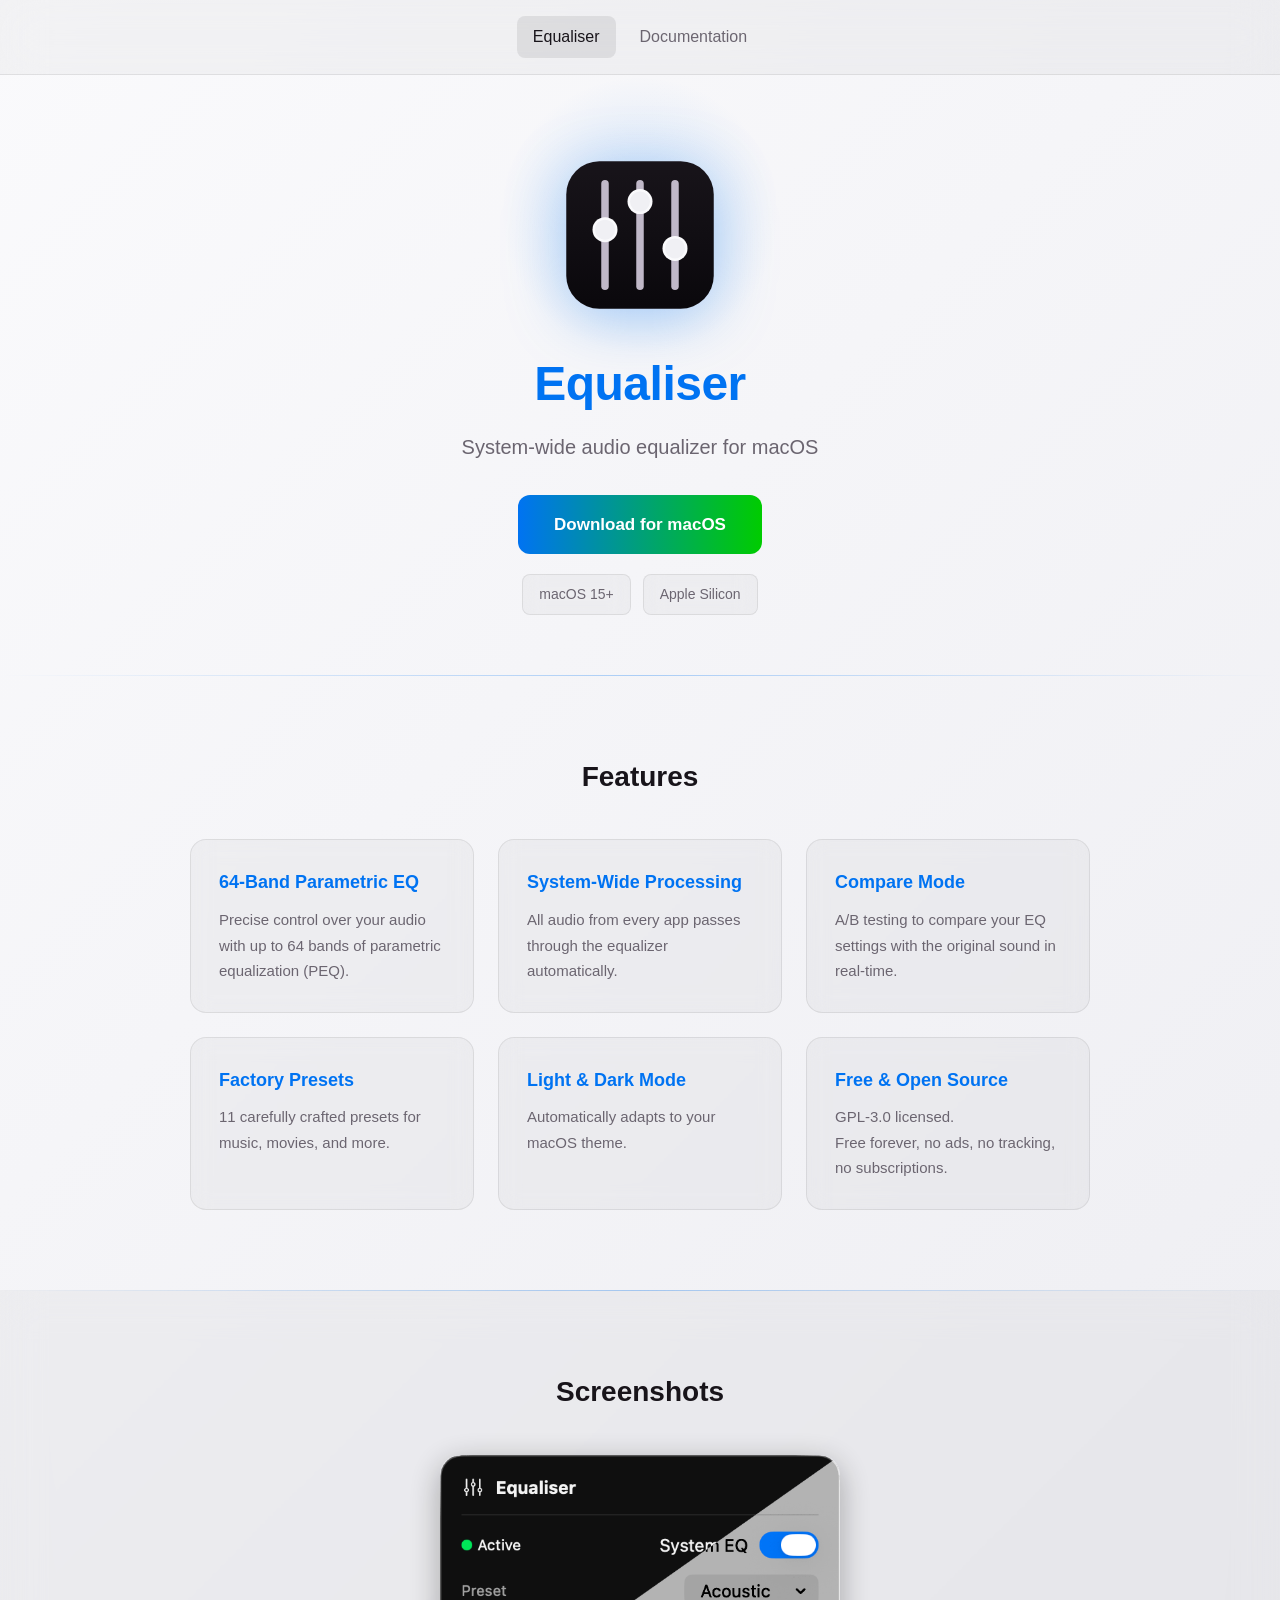
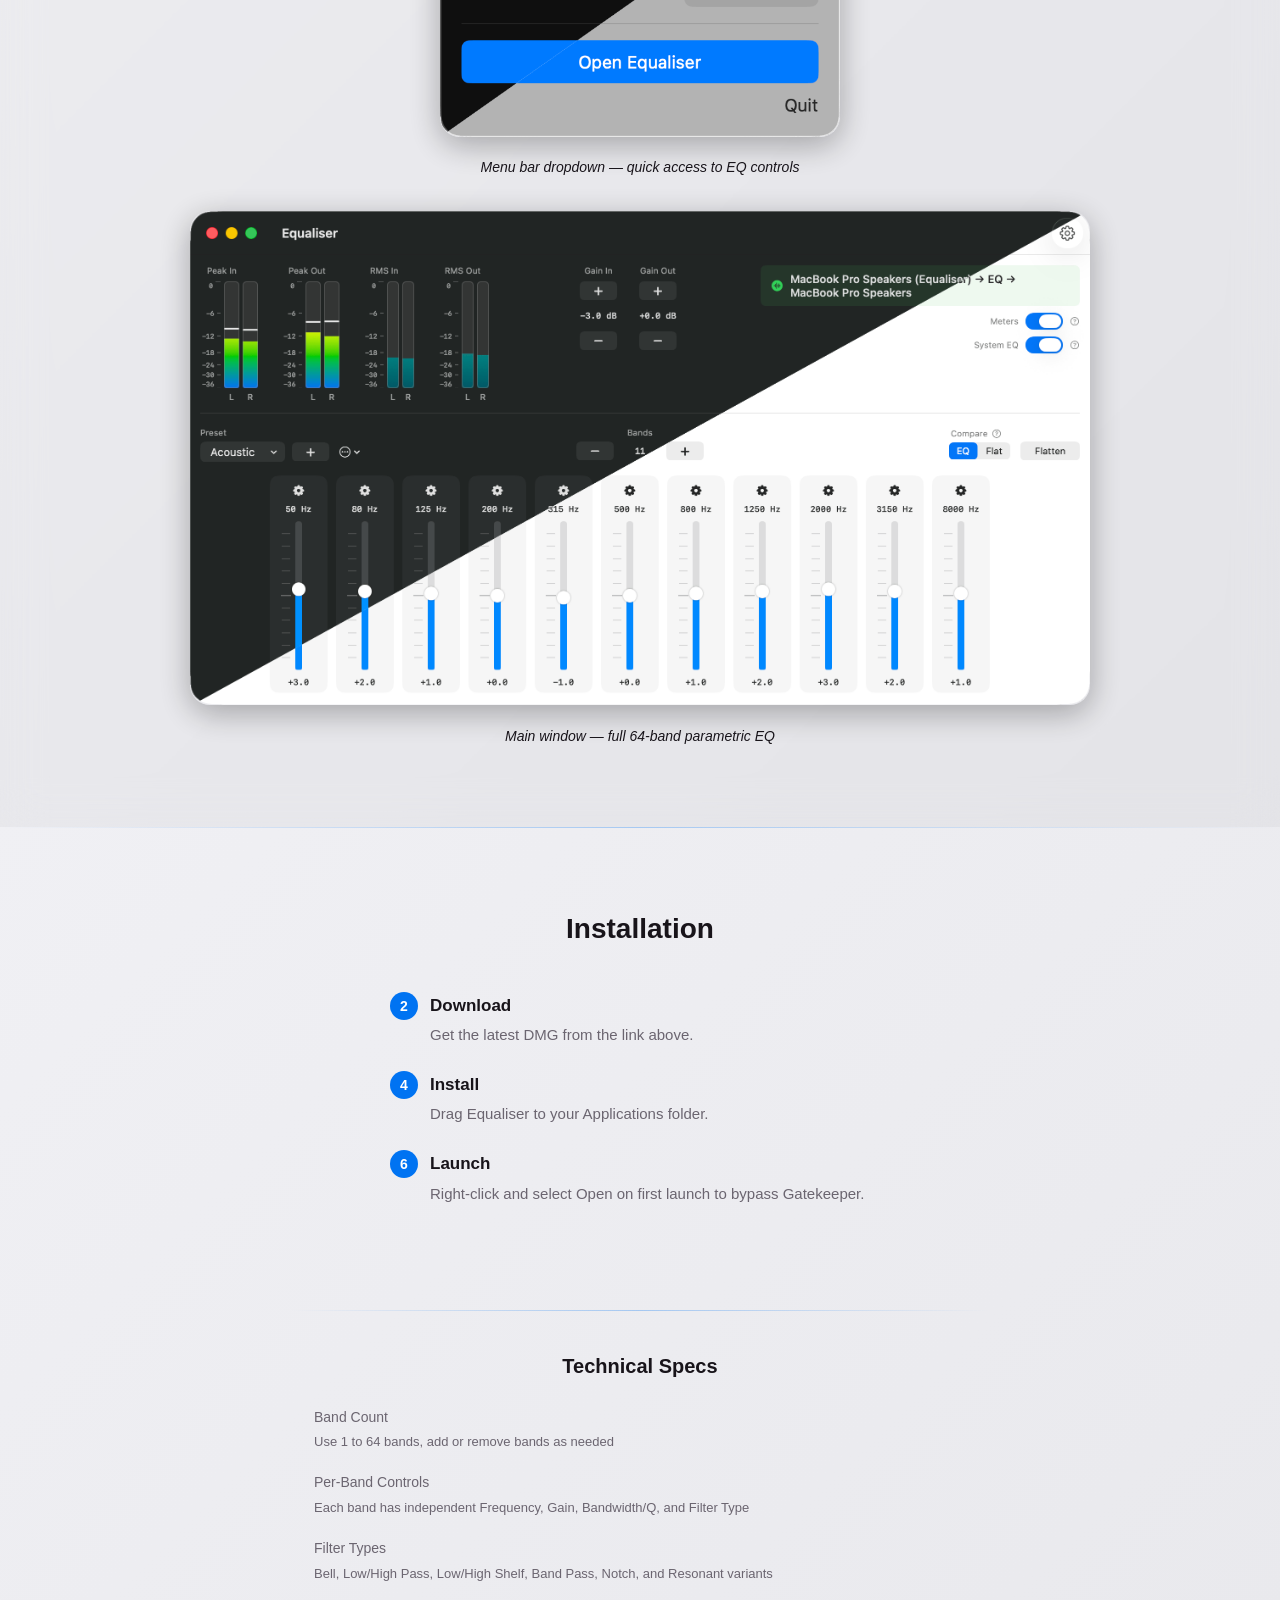
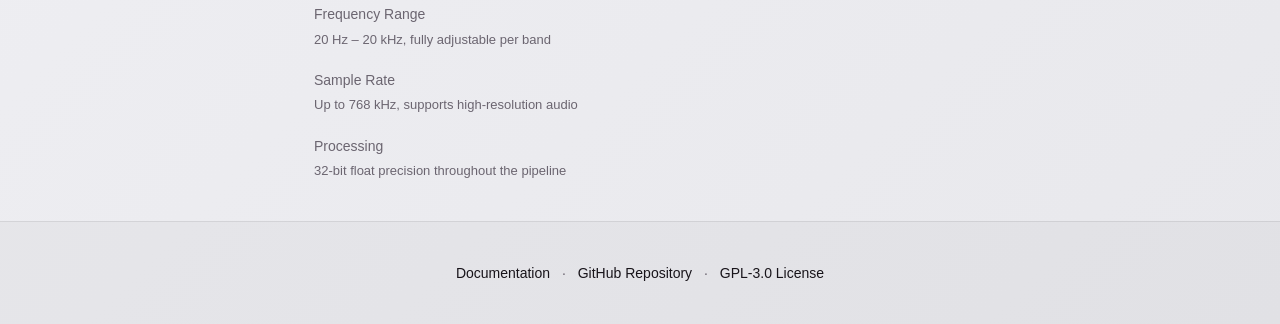
==== index.html @ a2efbc0b "added captions to screenshots" ====
<!DOCTYPE html>
<html lang="en">
<head>
    <meta charset="UTF-8">
    <meta name="viewport" content="width=device-width, initial-scale=1.0">
    <title>Equaliser - System-wide Audio Equalizer for macOS</title>
    <meta name="description" content="Free system-wide audio equalizer for macOS. 64-band parametric EQ works with all apps — Spotify, YouTube, browsers. Low latency, Apple Silicon native, open source.">
    <meta property="og:title" content="Equaliser — System-Wide Audio Equalizer for macOS">
    <meta property="og:description" content="Free 64-band system-wide audio equalizer that works with all your apps. Low latency, native Apple Silicon, open source.">
    <meta property="og:type" content="website">
    <meta property="og:url" content="https://equaliser.knage.net/">
    <meta property="og:image" content="https://equaliser.knage.net/assets/main-window.png?cde03e3">
    <link rel="canonical" href="https://equaliser.knage.net/">
    <script type="application/ld+json">
    {
      "@context": "https://schema.org",
      "@type": "SoftwareApplication",
      "name": "Equaliser",
      "description": "Free system-wide audio equalizer for macOS with 64-band parametric EQ. Works with all apps, low latency, Apple Silicon native.",
      "url": "https://equaliser.knage.net/",
      "applicationCategory": "MusicApplication",
      "operatingSystem": "macOS 15+",
      "fileFormat": "DMG",
      "downloadUrl": "https://github.com/cvknage/equaliser/releases/latest",
      "screenshot": "https://equaliser.knage.net/assets/main-window.png",
      "offers": {
        "@type": "Offer",
        "price": "0",
        "priceCurrency": "USD"
      },
      "license": "https://github.com/cvknage/equaliser/blob/main/LICENSE"
    }
    </script>
    <link rel="stylesheet" href="style.css?cde03e3">
    <link rel="icon" href="assets/AppIcon.svg?cde03e3" type="image/svg+xml">
</head>
<body>
    <nav class="site-nav">
        <div class="nav-links">
            <a href="index.html" class="active">Equaliser</a>
            <a href="docs.html">Documentation</a>
        </div>
    </nav>

    <header class="hero">
        <img src="assets/AppIcon.svg?cde03e3" alt="Equaliser app icon - macOS audio equalizer" class="app-icon">
        <h1>Equaliser</h1>
        <p class="tagline">System-wide audio equalizer for macOS</p>
        <a id="download-btn" href="#" class="download-btn">Download for macOS</a>
        <div id="version" class="version-below"></div>
        <div class="badges">
            <span class="badge">macOS 15+</span>
            <span class="badge">Apple Silicon</span>
        </div>
    </header>

    <section class="features">
        <h2>Features</h2>
        <div class="feature-grid">
            <div class="feature">
                <h3>64-Band Parametric EQ</h3>
                <p>Precise control over your audio with up to 64 bands of parametric equalization (PEQ).</p>
            </div>
            <div class="feature">
                <h3>System-Wide Processing</h3>
                <p>All audio from every app passes through the equalizer automatically.</p>
            </div>
            <div class="feature">
                <h3>Compare Mode</h3>
                <p>A/B testing to compare your EQ settings with the original sound in real-time.</p>
            </div>
            <div class="feature">
                <h3>Factory Presets</h3>
                <p>11 carefully crafted presets for music, movies, and more.</p>
            </div>
            <div class="feature">
                <h3>Light & Dark Mode</h3>
                <p>Automatically adapts to your macOS theme.</p>
            </div>
            <div class="feature">
                <h3>Free & Open Source</h3>
                <p>GPL-3.0 licensed.<br>Free forever, no ads, no tracking, no subscriptions.</p>
            </div>
        </div>
    </section>

    <section class="screenshots">
        <h2>Screenshots</h2>
        <div class="screenshot-grid">
            <figure>
                <img src="assets/menu-bar.png?cde03e3" alt="Equaliser menu bar controls on macOS" class="screenshot small">
                <figcaption>Menu bar dropdown — quick access to EQ controls</figcaption>
            </figure>
            <figure>
                <img src="assets/main-window.png?cde03e3" alt="Equaliser main window showing 64-band parametric equalizer interface" class="screenshot large">
                <figcaption>Main window — full 64-band parametric EQ</figcaption>
            </figure>
        </div>
    </section>

    <section class="installation">
        <h2>Installation</h2>
        <ol class="steps">
            <li>
                <strong>Download</strong>
                <p>Get the latest DMG from the link above.</p>
            </li>
            <li>
                <strong>Install</strong>
                <p>Drag Equaliser to your Applications folder.</p>
            </li>
            <li>
                <strong>Launch</strong>
                <p>Right-click and select Open on first launch to bypass Gatekeeper.</p>
            </li>
        </ol>
    </section>

    <section class="specs">
        <h2>Technical Specs</h2>
        <dl>
            <dt>Band Count</dt>
            <dd>Use 1 to 64 bands, add or remove bands as needed</dd>

            <dt>Per-Band Controls</dt>
            <dd>Each band has independent Frequency, Gain, Bandwidth/Q, and Filter Type</dd>

            <dt>Filter Types</dt>
            <dd>Bell, Low/High Pass, Low/High Shelf, Band Pass, Notch, and Resonant variants</dd>

            <dt>Frequency Range</dt>
            <dd>20 Hz – 20 kHz, fully adjustable per band</dd>

            <dt>Sample Rate</dt>
            <dd>Up to 768 kHz, supports high-resolution audio</dd>

            <dt>Processing</dt>
            <dd>32-bit float precision throughout the pipeline</dd>

        </dl>
    </section>

    <footer>
        <p>
            <a href="docs.html">Documentation</a>
            <span class="separator">·</span>
            <a href="https://github.com/cvknage/equaliser">GitHub Repository</a>
            <span class="separator">·</span>
            <a href="https://github.com/cvknage/equaliser/blob/main/LICENSE">GPL-3.0 License</a>
        </p>
    </footer>
    <script>
async function initDownload() {
    const btn = document.getElementById('download-btn');
    const versionSpan = document.getElementById('version');

    try {
        const response = await fetch('https://api.github.com/repos/cvknage/equaliser/releases/latest');
        const data = await response.json();

        // Populate version subtext
        if (versionSpan && data.tag_name) {
            versionSpan.textContent = data.tag_name;
        }

        // Set up download handler
        btn.addEventListener('click', async function(e) {
            e.preventDefault();
            const dmgAsset = data.assets.find(asset => asset.name.endsWith('.dmg'));
            if (dmgAsset) {
                window.location.href = dmgAsset.browser_download_url;
            } else {
                window.location.href = 'https://github.com/cvknage/equaliser/releases/latest';
            }
        });
    } catch (error) {
        // Fallback - remove version span, keep button working
        if (versionSpan) versionSpan.remove();
        btn.addEventListener('click', function(e) {
            e.preventDefault();
            window.location.href = 'https://github.com/cvknage/equaliser/releases/latest';
        });
    }
}
initDownload();
    </script>
</body>
</html>
---- style.css ----
/* Navigation */
.site-nav {
    display: flex;
    justify-content: center;
    align-items: center;
    padding: 16px 24px;
    position: sticky;
    top: 0;
    background: var(--glass-bg);
    backdrop-filter: blur(20px);
    -webkit-backdrop-filter: blur(20px);
    border-bottom: 1px solid var(--glass-border);
    z-index: 100;
}

.nav-links {
    display: flex;
    gap: 8px;
}

.nav-links a {
    color: var(--text-muted);
    text-decoration: none;
    padding: 8px 16px;
    border-radius: 8px;
    transition: all 0.2s ease;
}

.nav-links a:hover {
    color: var(--text);
    background: var(--glass-border);
}

.nav-links a.active {
    color: var(--text);
    background: var(--glass-border);
}

/* Documentation Hub */
.docs-hub {
    max-width: 900px;
    margin: 0 auto;
    padding: 60px 24px;
}

.docs-hub h1 {
    font-size: 32px;
    margin-bottom: 16px;
    color: var(--accent);
}

.docs-hub p {
    color: var(--text-muted);
    margin-bottom: 40px;
    font-size: 18px;
}

.docs-grid {
    display: grid;
    grid-template-columns: repeat(auto-fit, minmax(300px, 1fr));
    gap: 24px;
}

.doc-card {
    display: block;
    padding: 28px;
    background: var(--glass-bg);
    backdrop-filter: blur(10px);
    -webkit-backdrop-filter: blur(10px);
    border: 1px solid var(--glass-border);
    border-radius: 16px;
    text-decoration: none;
    transition: transform 0.3s ease, box-shadow 0.3s ease, border-color 0.3s ease;
}

.doc-card:hover {
    transform: translateY(-4px);
    box-shadow: 0 8px 32px rgba(0, 115, 242, 0.2);
    border-color: rgba(0, 115, 242, 0.3);
}

.doc-card h2 {
    font-size: 20px;
    margin-bottom: 8px;
    color: var(--text);
}

.doc-card p {
    color: var(--text-muted);
    font-size: 15px;
    line-height: 1.6;
    margin: 0;
}

.doc-card .card-arrow {
    display: inline-block;
    margin-top: 16px;
    color: var(--accent);
    font-size: 14px;
}

/* Documentation Content */
.docs-content {
    max-width: 800px;
    margin: 0 auto;
    padding: 40px 24px;
}

.docs-content h1 {
    font-size: 32px;
    margin-bottom: 8px;
    color: var(--accent);
}

.docs-content h2 {
    font-size: 24px;
    margin: 40px 0 16px;
    padding-bottom: 8px;
    border-bottom: 1px solid var(--glass-border);
}

.docs-content h3 {
    font-size: 18px;
    margin: 24px 0 12px;
    color: var(--text);
}

.docs-content h4 {
    font-size: 16px;
    margin: 20px 0 8px;
    color: var(--text);
}

.docs-content p {
    margin: 0 0 16px;
    line-height: 1.7;
}

/* Tables */
.docs-content table {
    width: 100%;
    border-collapse: collapse;
    margin: 20px 0;
    font-size: 14px;
}

.docs-content th,
.docs-content td {
    padding: 12px;
    text-align: left;
    border-bottom: 1px solid var(--glass-border);
}

.docs-content th {
    background: var(--glass-bg);
    font-weight: 600;
    white-space: nowrap;
}

.docs-content tr:hover td {
    background: var(--glass-bg);
}

/* Collapsible sections */
.docs-content details {
    background: var(--glass-bg);
    border: 1px solid var(--glass-border);
    border-radius: 12px;
    margin: 16px 0;
    overflow: hidden;
}

.docs-content summary {
    padding: 16px;
    cursor: pointer;
    font-weight: 600;
    list-style: none;
    display: flex;
    align-items: center;
    gap: 8px;
    color: var(--text);
}

.docs-content summary::before {
    content: '▸';
    transition: transform 0.2s;
    color: var(--accent);
}

.docs-content details[open] summary::before {
    transform: rotate(90deg);
}

.docs-content details > *:not(summary) {
    padding: 0 16px 16px;
}

/* Code blocks */
.docs-content pre {
    background: var(--bg-dark);
    border: 1px solid var(--glass-border);
    border-radius: 8px;
    padding: 16px;
    overflow-x: auto;
    font-family: 'SF Mono', Monaco, 'Courier New', monospace;
    font-size: 13px;
    line-height: 1.5;
    margin: 16px 0;
}

.docs-content code {
    font-family: 'SF Mono', Monaco, 'Courier New', monospace;
    background: var(--glass-bg);
    padding: 2px 6px;
    border-radius: 4px;
    font-size: 0.9em;
}

.docs-content pre code {
    background: transparent;
    padding: 0;
}

/* Mermaid diagrams */
.docs-content .mermaid {
    background: var(--glass-bg);
    border: 1px solid var(--glass-border);
    border-radius: 12px;
    padding: 20px;
    margin: 16px 0;
    overflow-x: auto;
}

/* Lists */
.docs-content ul,
.docs-content ol {
    margin: 0 0 16px;
    padding-left: 24px;
}

.docs-content li {
    margin-bottom: 8px;
}

.docs-content li::marker {
    color: var(--accent);
}

.docs-content hr {
    border: none;
    height: 1px;
    background: linear-gradient(90deg, transparent, var(--glass-border), transparent);
    margin: 40px 0;
}

/* Glossary */
.docs-content dl {
    margin: 16px 0;
}

.docs-content dt {
    font-weight: 600;
    margin-top: 16px;
    color: var(--text);
}

.docs-content dd {
    margin-left: 0;
    padding-left: 16px;
    color: var(--text-muted);
    line-height: 1.6;
}

:root {
    /* Background from app icon */
    --bg-dark: #18141A;
    --bg-gradient: linear-gradient(135deg, #18141A 0%, #0A080C 100%);

    /* Primary accent - meter blue */
    --accent: #0073F2;
    --accent-light: #4A9AF5;

    --text: #FAFAFC;
    --text-muted: #d0c8d8;
    --border: rgba(192, 184, 200, 0.2);
    --glass-bg: rgba(255, 255, 255, 0.05);
    --glass-border: rgba(255, 255, 255, 0.1);
}

@media (prefers-color-scheme: light) {
    :root {
        --bg-dark: #FAFAFC;
        --bg-gradient: linear-gradient(135deg, #FAFAFC 0%, #F0F0F4 50%, #E8E8EC 100%);
        --text: #18141A;
        --text-muted: #6B6570;
        --border: rgba(24, 20, 26, 0.1);
        --accent: #0073F2;
        --accent-light: #4A9AF5;
        --glass-bg: rgba(0, 0, 0, 0.03);
        --glass-border: rgba(0, 0, 0, 0.08);
    }
}

* {
    margin: 0;
    padding: 0;
    box-sizing: border-box;
}

html {
    scroll-behavior: smooth;
}

body {
    font-family: -apple-system, BlinkMacSystemFont, 'Segoe UI', Roboto, Oxygen, Ubuntu, sans-serif;
    background: var(--bg-gradient);
    color: var(--text);
    min-height: 100vh;
    line-height: 1.6;
}

.container {
    max-width: 1000px;
    margin: 0 auto;
    padding: 0 24px;
}

/* Animations */
@keyframes float {
    0%, 100% { transform: translateY(0); }
    50% { transform: translateY(-10px); }
}

@keyframes glow {
    0%, 100% { box-shadow: 0 0 20px rgba(0, 115, 242, 0.3); }
    50% { box-shadow: 0 0 40px rgba(0, 115, 242, 0.5); }
}

/* Glassmorphism */
.glass {
    background: var(--glass-bg);
    backdrop-filter: blur(10px);
    -webkit-backdrop-filter: blur(10px);
    border: 1px solid var(--glass-border);
}

/* Hero Section */
.hero {
    text-align: center;
    padding: 80px 24px 60px;
    position: relative;
}

.hero::before {
    content: '';
    position: absolute;
    top: 0;
    left: 50%;
    transform: translateX(-50%);
    width: 280px;
    height: 280px;
    background: radial-gradient(circle, rgba(0, 115, 242, 0.15) 0%, transparent 70%);
    pointer-events: none;
}

.app-icon {
    width: 160px;
    height: 160px;
    margin-bottom: 24px;
    animation: float 3s ease-in-out infinite;
    filter: drop-shadow(0 10px 30px rgba(0, 115, 242, 0.3));
}

h1 {
    font-size: 48px;
    font-weight: 700;
    margin-bottom: 8px;
    letter-spacing: -0.5px;
    color: var(--accent);
}

.tagline {
    font-size: 20px;
    color: var(--text-muted);
    margin-bottom: 32px;
}

.download-btn {
    display: inline-block;
    background: linear-gradient(90deg, #0073F2, #00CC00);
    color: #fff;
    padding: 16px 36px;
    border-radius: 12px;
    border: none;
    text-decoration: none;
    font-size: 17px;
    font-weight: 600;
    transition: transform 0.3s ease, box-shadow 0.3s ease;
}

.download-btn:hover {
    transform: translateY(-2px) scale(1.02);
    box-shadow: 0 0 50px rgba(0, 115, 242, 0.5);
}

.version-below {
    margin-top: 8px;
    font-size: 14px;
    color: var(--text-muted);
}

.badges {
    display: flex;
    justify-content: center;
    gap: 12px;
    margin-top: 20px;
}

.badge {
    background: var(--glass-bg);
    backdrop-filter: blur(10px);
    -webkit-backdrop-filter: blur(10px);
    border: 1px solid var(--glass-border);
    padding: 8px 16px;
    border-radius: 8px;
    font-size: 14px;
    color: var(--text-muted);
}

/* Features Section */
.features {
    padding: 80px 24px;
    position: relative;
}

.features::before {
    content: '';
    position: absolute;
    top: 0;
    left: 0;
    right: 0;
    height: 1px;
    background: linear-gradient(90deg, transparent, rgba(0, 115, 242, 0.3), transparent);
}

.features h2 {
    text-align: center;
    font-size: 28px;
    margin-bottom: 40px;
}

.feature-grid {
    display: grid;
    grid-template-columns: repeat(auto-fit, minmax(280px, 1fr));
    gap: 24px;
    max-width: 900px;
    margin: 0 auto;
}

.feature {
    padding: 28px;
    background: var(--glass-bg);
    backdrop-filter: blur(10px);
    -webkit-backdrop-filter: blur(10px);
    border: 1px solid var(--glass-border);
    border-radius: 16px;
    transition: transform 0.3s ease, box-shadow 0.3s ease, border-color 0.3s ease;
}

.feature:hover {
    transform: translateY(-4px);
    box-shadow: 0 8px 32px rgba(0, 115, 242, 0.2);
    border-color: rgba(0, 115, 242, 0.3);
}

.feature h3 {
    font-size: 18px;
    margin-bottom: 10px;
    color: var(--accent);
}

.feature p {
    color: var(--text-muted);
    font-size: 15px;
    line-height: 1.7;
}

/* Specs Section */
.specs {
    padding: 40px 24px;
    max-width: 700px;
    margin: 0 auto;
    position: relative;
}

.specs::before {
    content: '';
    position: absolute;
    top: 0;
    left: 0;
    right: 0;
    height: 1px;
    background: linear-gradient(90deg, transparent, rgba(0, 115, 242, 0.3), transparent);
}

.specs h2 {
    text-align: center;
    font-size: 20px;
    margin-bottom: 24px;
}

.specs dl {
    margin: 0;
}

.specs dt {
    font-size: 14px;
    font-weight: 500;
    color: var(--text-muted);
    margin-top: 20px;
}

.specs dt:first-child {
    margin-top: 0;
}

.specs dd {
    font-size: 13px;
    color: var(--text-muted);
    margin: 4px 0 0;
    line-height: 1.5;
}

.specs dd em {
    font-style: italic;
    color: var(--accent-light);
}

.specs ul {
    margin: 8px 0 0;
    padding-left: 20px;
    list-style: disc;
}

.specs li {
    margin-bottom: 4px;
    line-height: 1.5;
}

.specs li:last-child {
    margin-bottom: 0;
}

.specs li strong {
    color: var(--text);
}

/* Screenshots Section */
.screenshots {
    padding: 80px 24px;
    background: var(--glass-bg);
    backdrop-filter: blur(20px);
    -webkit-backdrop-filter: blur(20px);
    position: relative;
}

.screenshots::before {
    content: '';
    position: absolute;
    top: 0;
    left: 0;
    right: 0;
    height: 1px;
    background: linear-gradient(90deg, transparent, rgba(0, 115, 242, 0.3), transparent);
}

.screenshots h2 {
    text-align: center;
    font-size: 28px;
    margin-bottom: 40px;
}

.screenshot-grid {
    display: flex;
    flex-direction: column;
    align-items: center;
    gap: 32px;
    max-width: 900px;
    margin: 0 auto;
}

.screenshot {
    max-width: 100%;
    border-radius: 20px;
    box-shadow: 0 8px 32px rgba(0, 0, 0, 0.3);
    transition: transform 0.3s ease, box-shadow 0.3s ease;
}

.screenshot:hover {
    transform: scale(1.02);
    box-shadow: 0 12px 48px rgba(0, 115, 242, 0.2);
}

/* Menu bar is naturally small - let it stay compact */
.screenshot.small {
    max-width: 400px;
}

/* Main window is large - give it more space */
.screenshot.large {
    max-width: 900px;
}

.screenshot-grid figure {
    margin: 0;
    text-align: center;
}

.screenshot-grid figcaption {
    margin-top: 12px;
    font-size: 14px;
    color: var(--text-secondary);
    font-style: italic;
}

/* Installation Section */
.installation {
    padding: 80px 24px;
    position: relative;
}

.installation::before {
    content: '';
    position: absolute;
    top: 0;
    left: 0;
    right: 0;
    height: 1px;
    background: linear-gradient(90deg, transparent, rgba(0, 115, 242, 0.3), transparent);
}

.installation h2 {
    text-align: center;
    font-size: 28px;
    margin-bottom: 40px;
}

.steps {
    max-width: 500px;
    margin: 0 auto;
    list-style: none;
    counter-reset: list-item;
}

.steps li {
    margin-bottom: 24px;
    padding-left: 40px;
    position: relative;
}

.steps li::before {
    content: counter(list-item);
    counter-increment: list-item;
    position: absolute;
    left: 0;
    top: 0;
    width: 28px;
    height: 28px;
    background: var(--accent);
    color: #fff;
    border-radius: 50%;
    display: flex;
    align-items: center;
    justify-content: center;
    font-weight: 600;
    font-size: 14px;
}

.steps strong {
    display: block;
    font-size: 17px;
    margin-bottom: 4px;
}

.steps p {
    color: var(--text-muted);
    font-size: 15px;
}

/* Footer */
footer {
    text-align: center;
    padding: 40px 24px;
    border-top: 1px solid var(--glass-border);
    background: var(--glass-bg);
}

footer p {
    color: var(--text-muted);
    font-size: 14px;
}

footer a {
    color: var(--text);
    text-decoration: none;
    transition: color 0.2s ease;
}

footer a:hover {
    color: #0073F2;
    text-decoration: none;
}

.separator {
    margin: 0 8px;
}

/* Responsive */
@media (max-width: 600px) {
    .site-nav {
        padding: 12px 16px;
    }

    .nav-links a {
        padding: 6px 12px;
        font-size: 14px;
    }

    .docs-hub {
        padding: 40px 16px;
    }

    .docs-hub h1 {
        font-size: 24px;
    }

    .docs-grid {
        gap: 16px;
    }

    .doc-card {
        padding: 20px;
    }

    .docs-content h1 {
        font-size: 24px;
    }

    .docs-content h2 {
        font-size: 20px;
    }

    h1 {
        font-size: 36px;
    }

    .tagline {
        font-size: 18px;
    }

    .app-icon {
        width: 96px;
        height: 96px;
    }

    .features h2,
    .screenshots h2,
    .installation h2,
    .specs h2 {
        font-size: 24px;
    }

    .feature-grid {
        gap: 16px;
    }

    .specs {
        padding: 40px 24px;
    }

    .screenshot-grid {
        gap: 24px;
    }

    .screenshot.small {
        max-width: 100%;
    }

    .screenshot.large {
        max-width: 100%;
    }
}
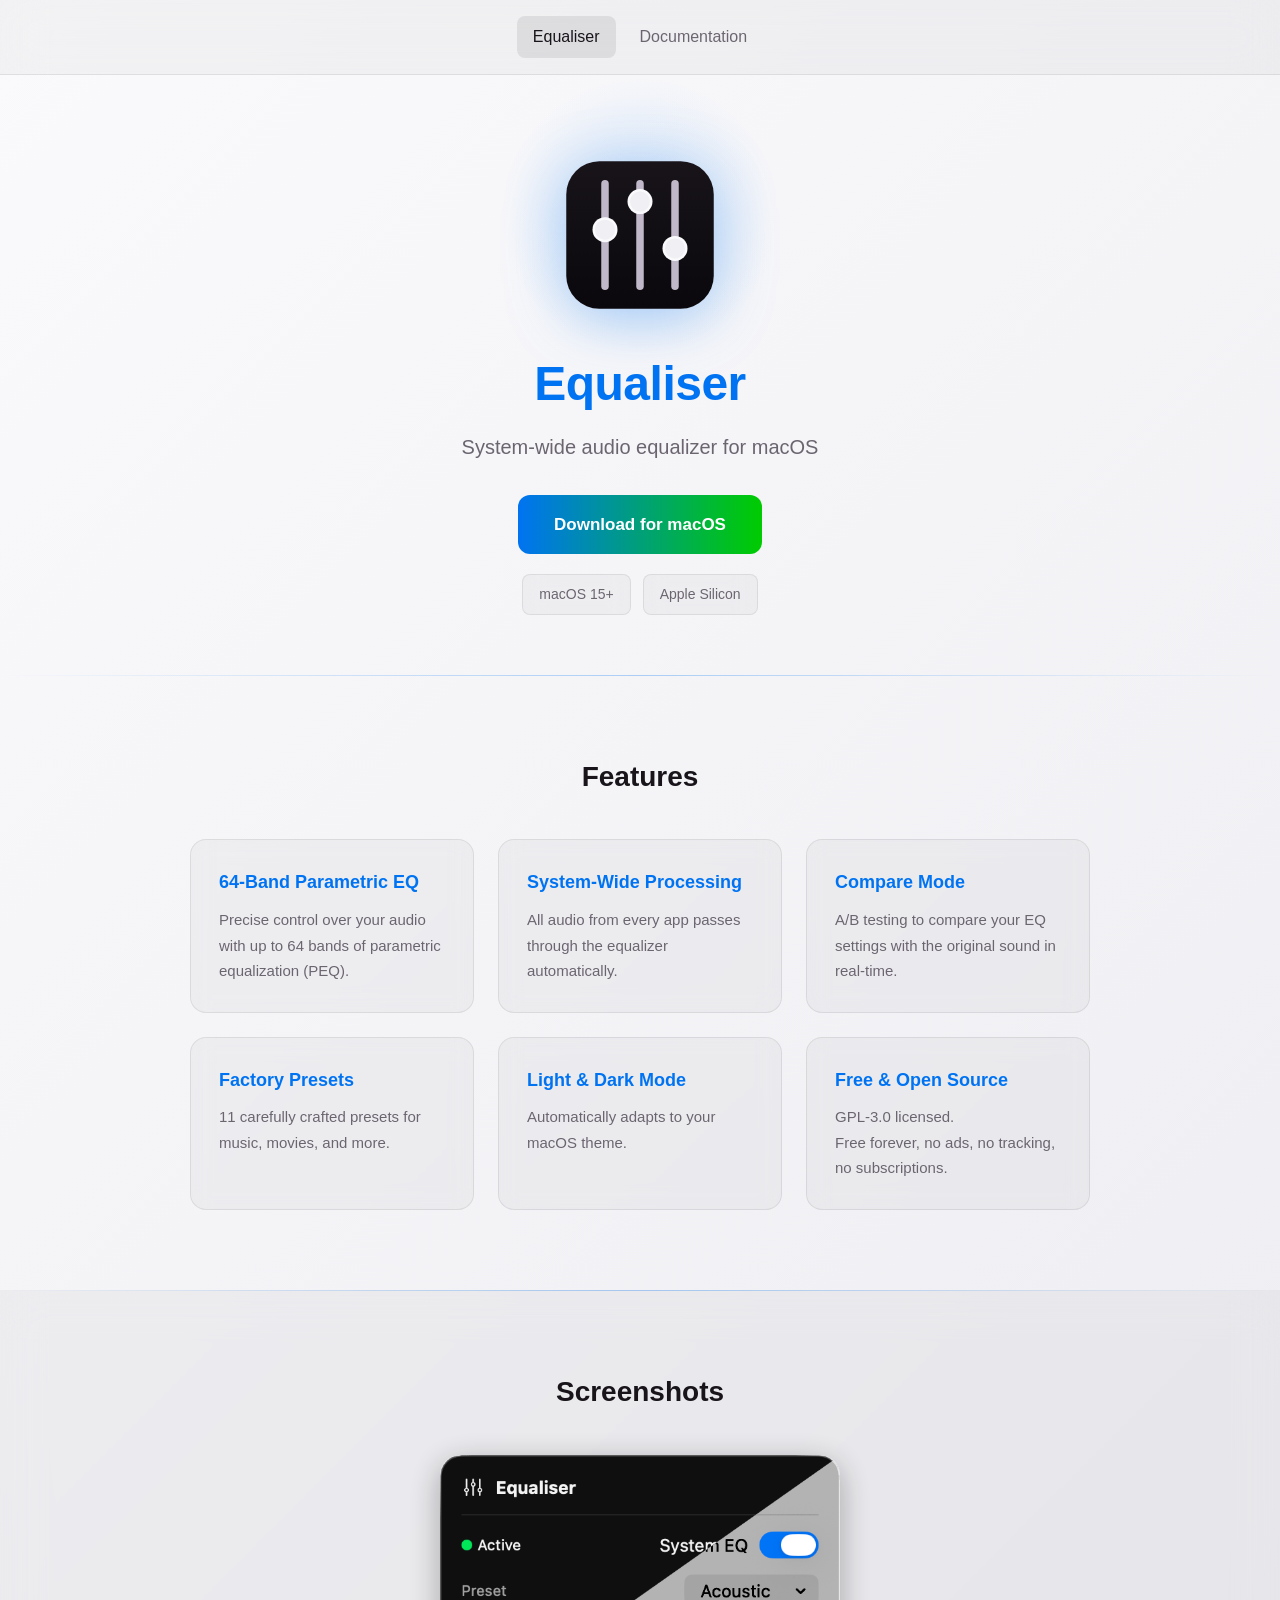
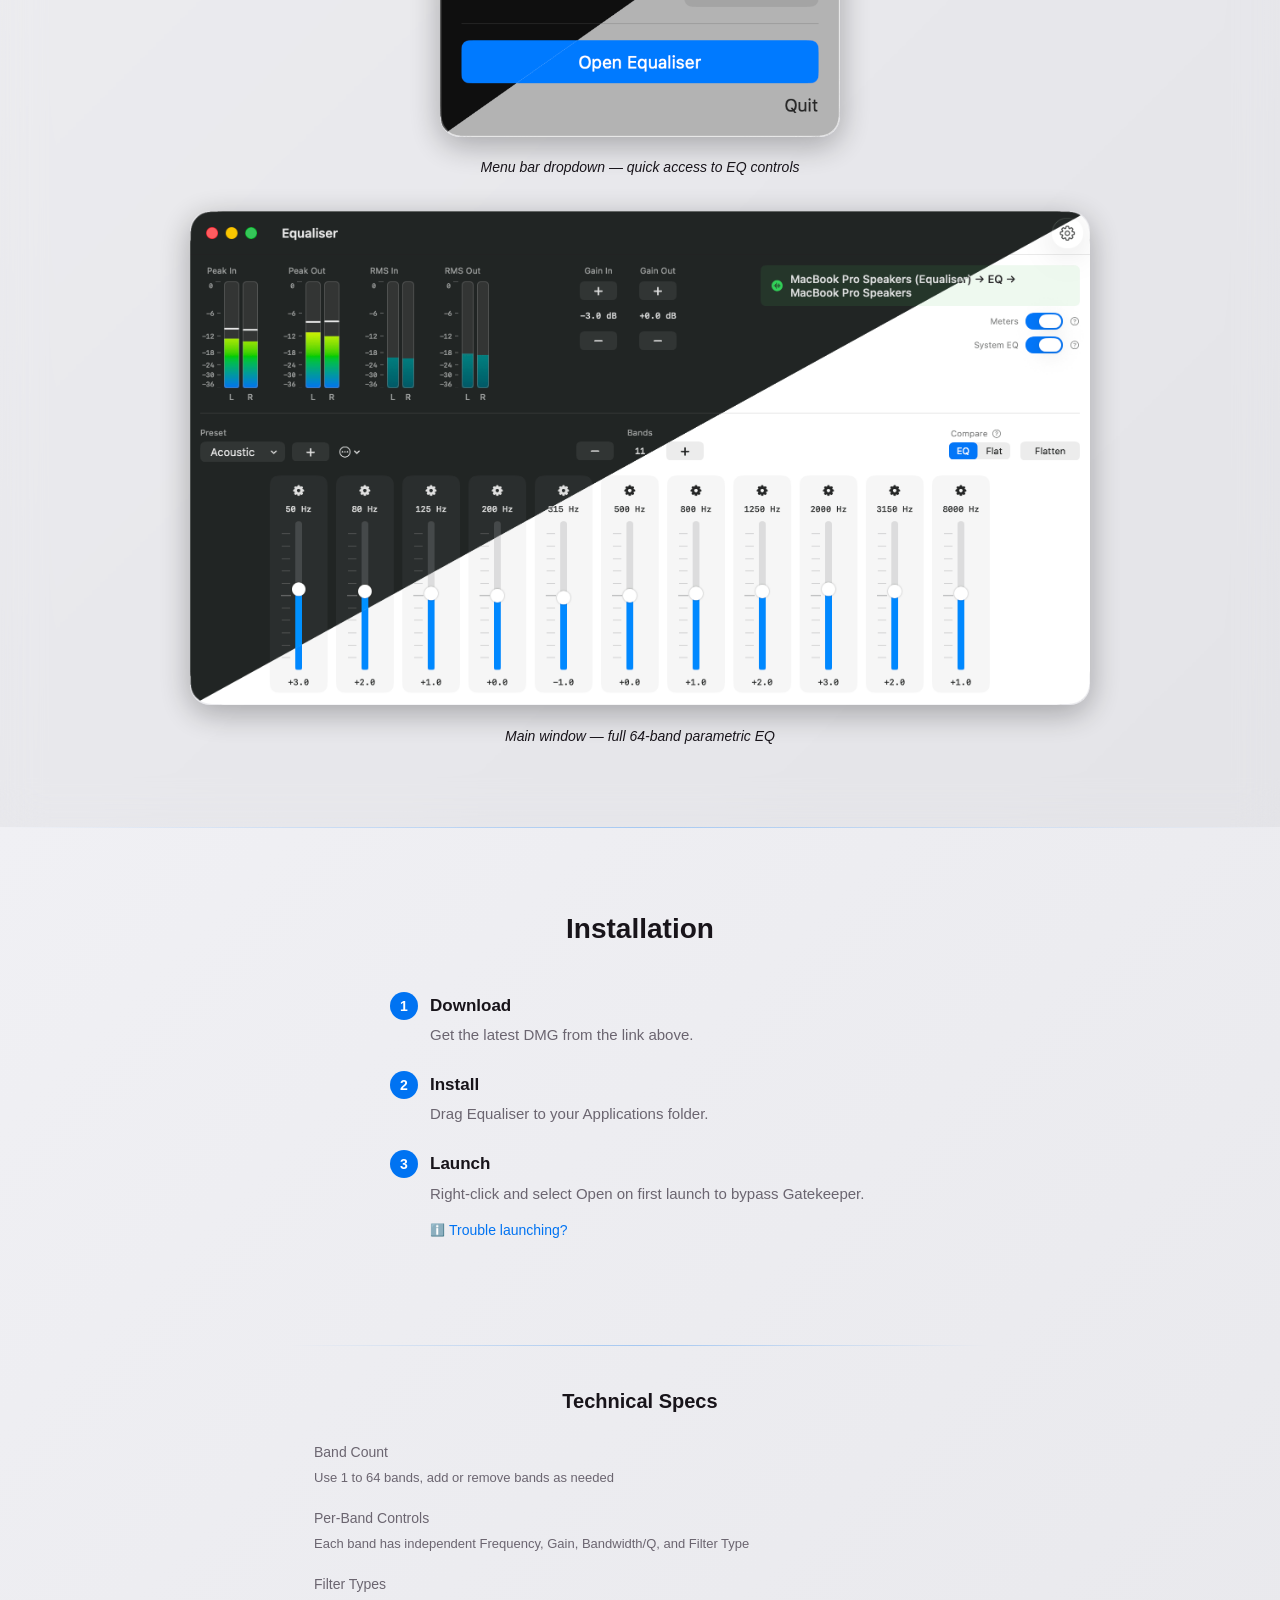
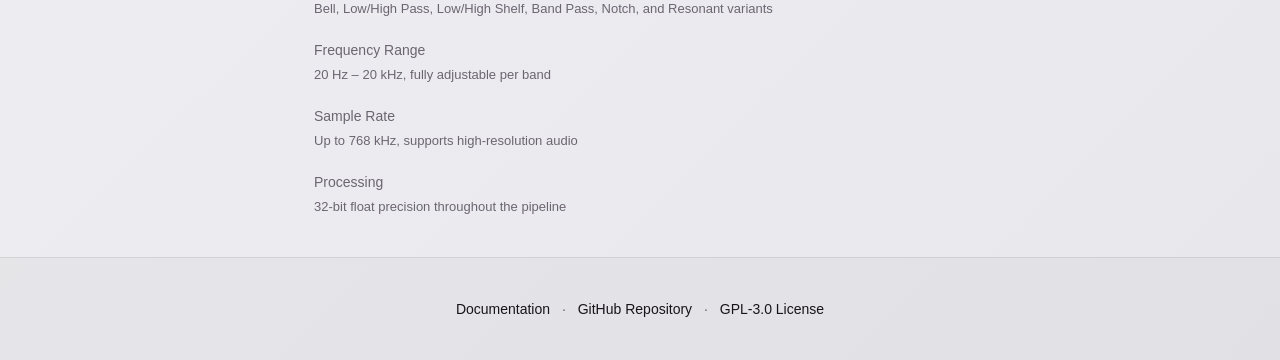
==== commit 19e62ef7: "fixed install instructions" ====
--- a/index.html
+++ b/index.html
@@ -9,7 +9,7 @@
     <meta property="og:description" content="Free 64-band system-wide audio equalizer that works with all your apps. Low latency, native Apple Silicon, open source.">
     <meta property="og:type" content="website">
     <meta property="og:url" content="https://equaliser.knage.net/">
-    <meta property="og:image" content="https://equaliser.knage.net/assets/main-window.png?cde03e3">
+    <meta property="og:image" content="https://equaliser.knage.net/assets/main-window.png?7baaae3">
     <link rel="canonical" href="https://equaliser.knage.net/">
     <script type="application/ld+json">
     {
@@ -31,8 +31,8 @@
       "license": "https://github.com/cvknage/equaliser/blob/main/LICENSE"
     }
     </script>
-    <link rel="stylesheet" href="style.css?cde03e3">
-    <link rel="icon" href="assets/AppIcon.svg?cde03e3" type="image/svg+xml">
+    <link rel="stylesheet" href="style.css?7baaae3">
+    <link rel="icon" href="assets/AppIcon.svg?7baaae3" type="image/svg+xml">
 </head>
 <body>
     <nav class="site-nav">
@@ -43,7 +43,7 @@
     </nav>
 
     <header class="hero">
-        <img src="assets/AppIcon.svg?cde03e3" alt="Equaliser app icon - macOS audio equalizer" class="app-icon">
+        <img src="assets/AppIcon.svg?7baaae3" alt="Equaliser app icon - macOS audio equalizer" class="app-icon">
         <h1>Equaliser</h1>
         <p class="tagline">System-wide audio equalizer for macOS</p>
         <a id="download-btn" href="#" class="download-btn">Download for macOS</a>
@@ -88,11 +88,11 @@
         <h2>Screenshots</h2>
         <div class="screenshot-grid">
             <figure>
-                <img src="assets/menu-bar.png?cde03e3" alt="Equaliser menu bar controls on macOS" class="screenshot small">
+                <img src="assets/menu-bar.png?7baaae3" alt="Equaliser menu bar controls on macOS" class="screenshot small">
                 <figcaption>Menu bar dropdown — quick access to EQ controls</figcaption>
             </figure>
             <figure>
-                <img src="assets/main-window.png?cde03e3" alt="Equaliser main window showing 64-band parametric equalizer interface" class="screenshot large">
+                <img src="assets/main-window.png?7baaae3" alt="Equaliser main window showing 64-band parametric equalizer interface" class="screenshot large">
                 <figcaption>Main window — full 64-band parametric EQ</figcaption>
             </figure>
         </div>
@@ -112,6 +112,11 @@
             <li>
                 <strong>Launch</strong>
                 <p>Right-click and select Open on first launch to bypass Gatekeeper.</p>
+                <details class="step-help">
+                    <summary>Trouble launching?</summary>
+                    <p>macOS Gatekeeper may block Equaliser because it's not notarized by Apple (I don't want to pay Apple $99/year just to let my app through Gatekeeper).</p>
+                    <p>If the app won't open, go to <strong>System Settings → Privacy & Security</strong> and click <strong>Open Anyway</strong> next to the security warning.</p>
+                </details>
             </li>
         </ol>
     </section>
--- a/style.css
+++ b/style.css
@@ -193,6 +193,11 @@
 
 .docs-content details > *:not(summary) {
     padding: 0 16px 16px;
+}
+
+.docs-content details ol,
+.docs-content details ul {
+    padding-left: 40px;
 }
 
 /* Code blocks */
@@ -649,7 +654,7 @@
     max-width: 500px;
     margin: 0 auto;
     list-style: none;
-    counter-reset: list-item;
+    counter-reset: step-counter;
 }
 
 .steps li {
@@ -659,8 +664,8 @@
 }
 
 .steps li::before {
-    content: counter(list-item);
-    counter-increment: list-item;
+    content: counter(step-counter);
+    counter-increment: step-counter;
     position: absolute;
     left: 0;
     top: 0;
@@ -687,6 +692,39 @@
     font-size: 15px;
 }
 
+.steps .step-help {
+    margin-top: 12px;
+    font-size: 14px;
+}
+
+.steps .step-help summary {
+    cursor: pointer;
+    color: var(--accent);
+    font-weight: 500;
+    list-style: none;
+    display: inline-flex;
+    align-items: center;
+    gap: 4px;
+}
+
+.steps .step-help summary::before {
+    content: 'ℹ️';
+    font-size: 12px;
+}
+
+.steps .step-help[open] summary {
+    margin-bottom: 8px;
+}
+
+.steps .step-help p {
+    margin: 0 0 8px;
+    line-height: 1.5;
+}
+
+.steps .step-help p:last-child {
+    margin-bottom: 0;
+}
+
 /* Footer */
 footer {
     text-align: center;
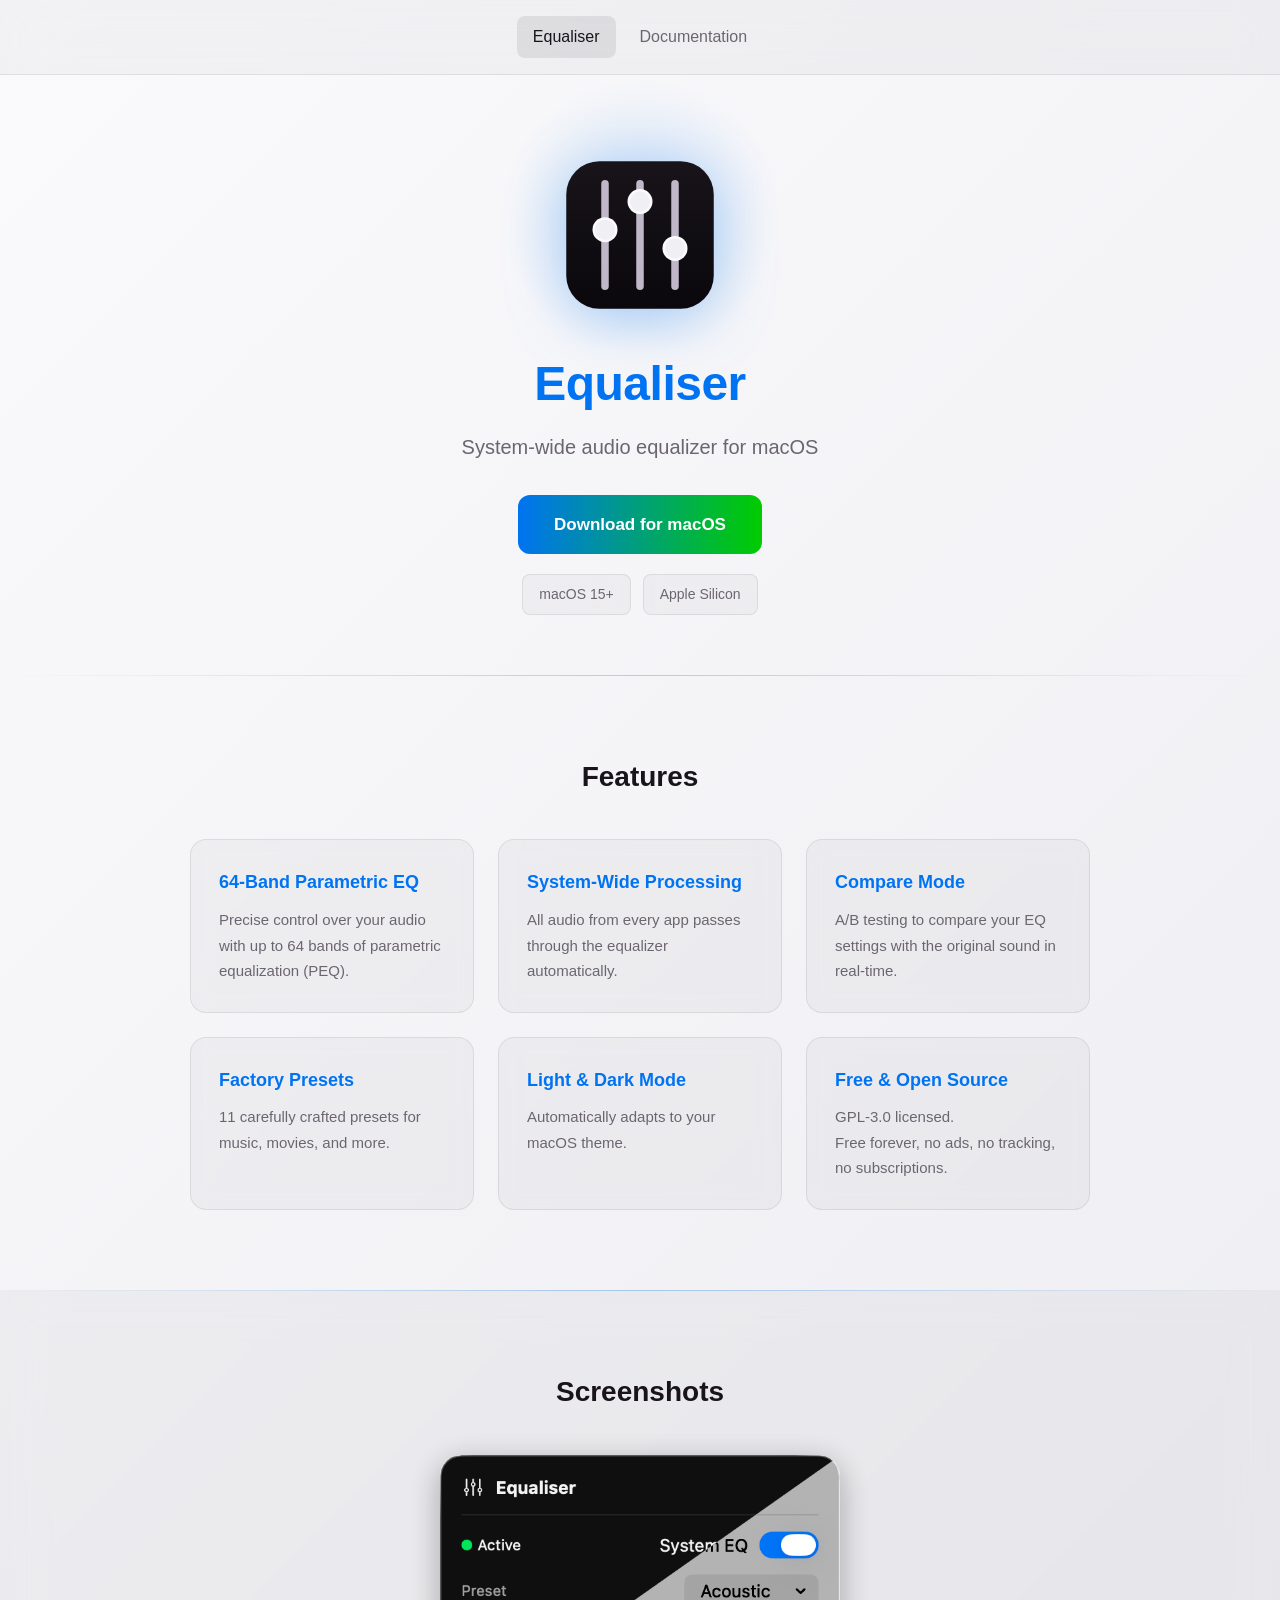
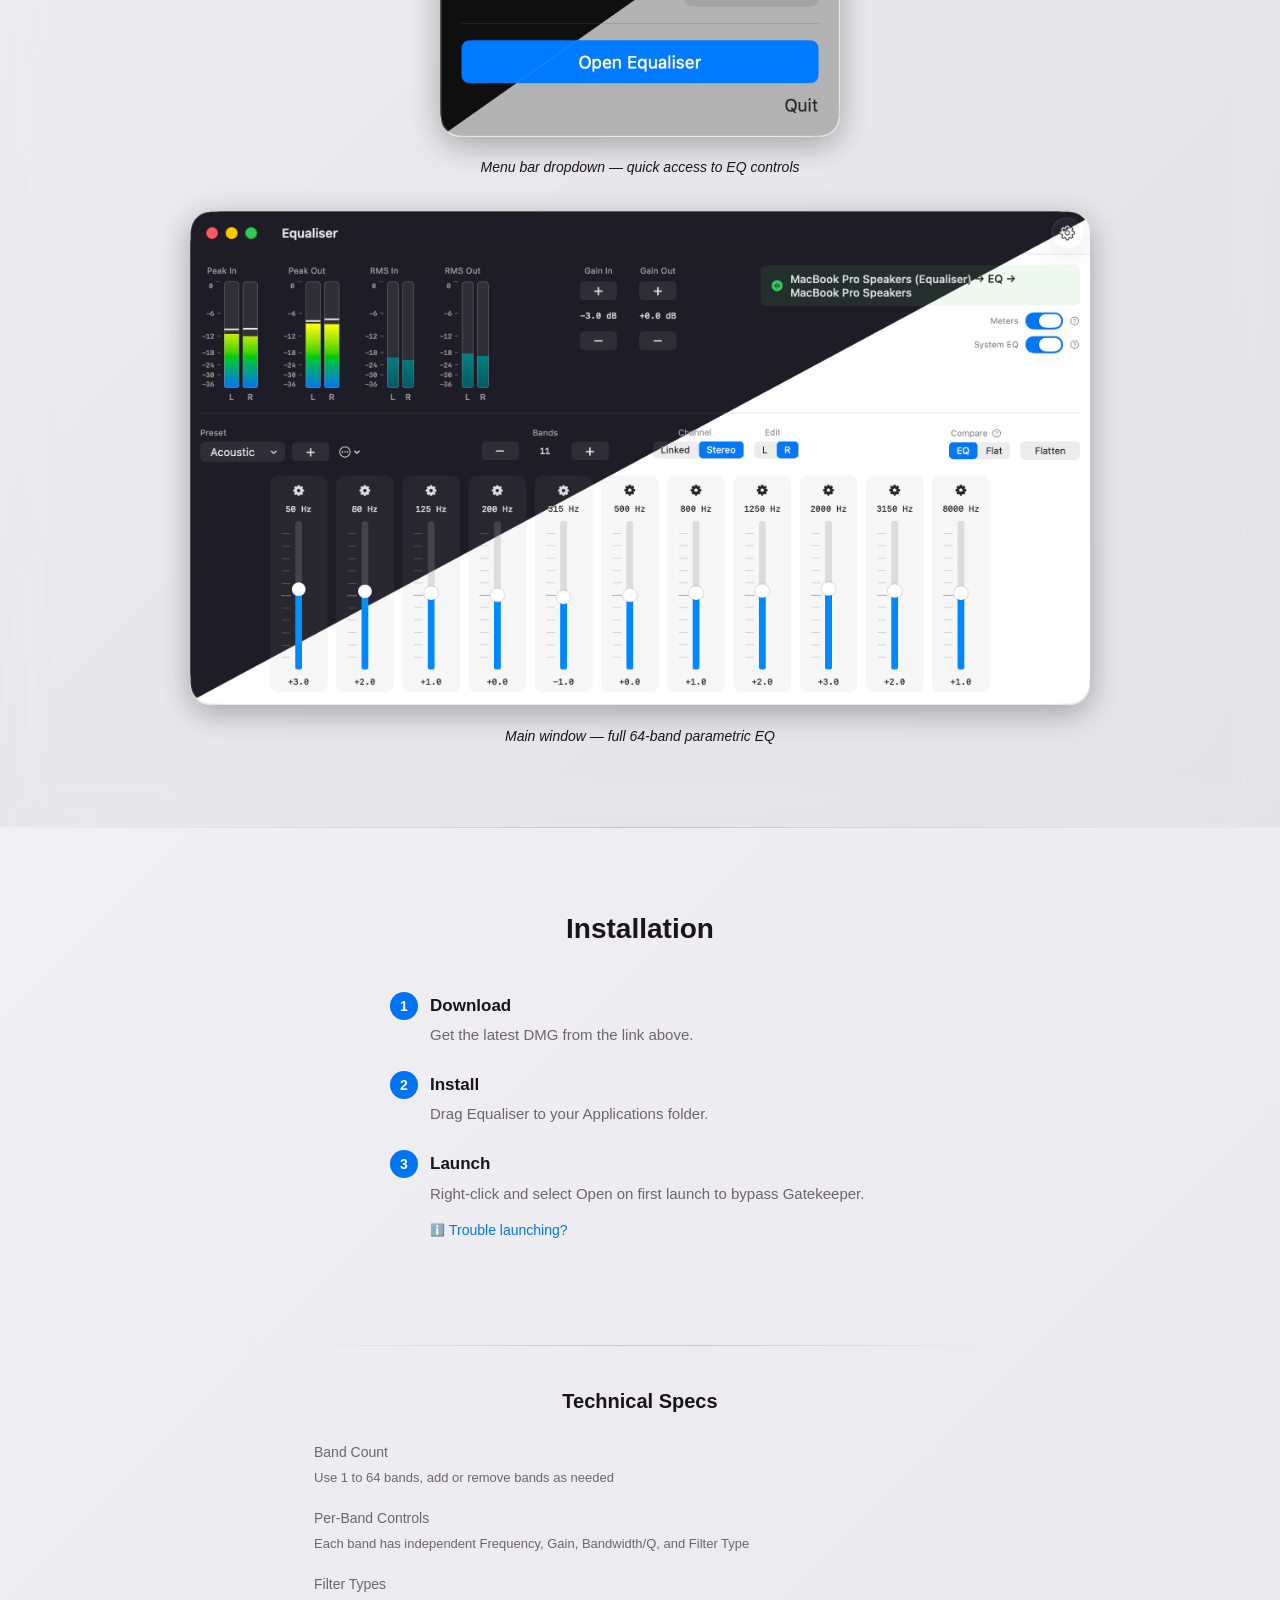
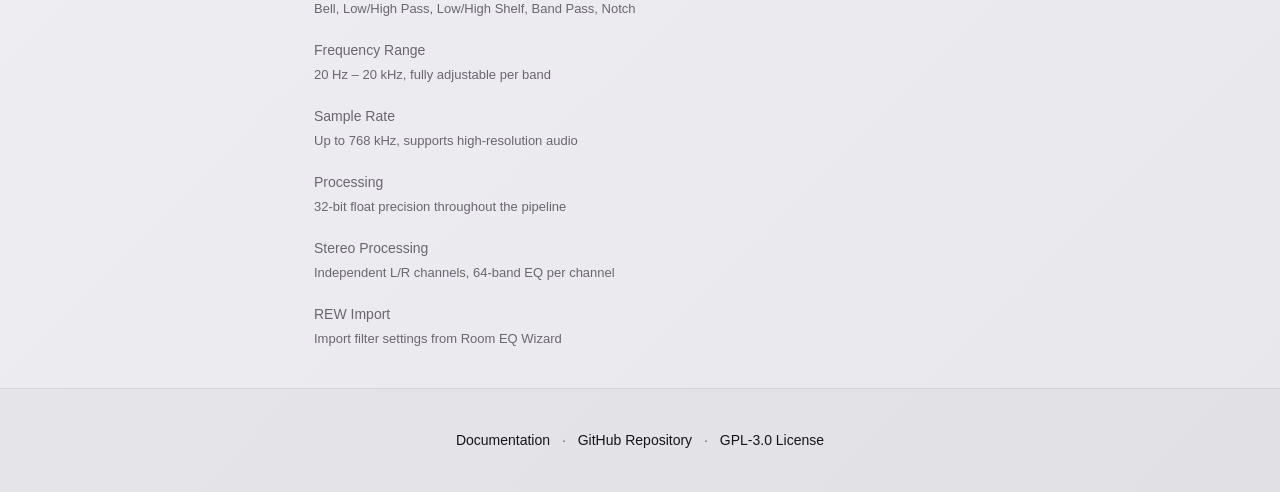
==== commit 43e8c1f1: "Release v1.3.0" ====
--- a/index.html
+++ b/index.html
@@ -9,7 +9,7 @@
     <meta property="og:description" content="Free 64-band system-wide audio equalizer that works with all your apps. Low latency, native Apple Silicon, open source.">
     <meta property="og:type" content="website">
     <meta property="og:url" content="https://equaliser.knage.net/">
-    <meta property="og:image" content="https://equaliser.knage.net/assets/main-window.png?7baaae3">
+    <meta property="og:image" content="https://equaliser.knage.net/assets/main-window.png?2652b23">
     <link rel="canonical" href="https://equaliser.knage.net/">
     <script type="application/ld+json">
     {
@@ -31,8 +31,8 @@
       "license": "https://github.com/cvknage/equaliser/blob/main/LICENSE"
     }
     </script>
-    <link rel="stylesheet" href="style.css?7baaae3">
-    <link rel="icon" href="assets/AppIcon.svg?7baaae3" type="image/svg+xml">
+    <link rel="stylesheet" href="style.css?2652b23">
+    <link rel="icon" href="assets/AppIcon.svg?2652b23" type="image/svg+xml">
 </head>
 <body>
     <nav class="site-nav">
@@ -43,10 +43,10 @@
     </nav>
 
     <header class="hero">
-        <img src="assets/AppIcon.svg?7baaae3" alt="Equaliser app icon - macOS audio equalizer" class="app-icon">
+        <img src="assets/AppIcon.svg?2652b23" alt="Equaliser app icon - macOS audio equalizer" class="app-icon">
         <h1>Equaliser</h1>
         <p class="tagline">System-wide audio equalizer for macOS</p>
-        <a id="download-btn" href="#" class="download-btn">Download for macOS</a>
+        <a id="download-btn" href="https://github.com/cvknage/equaliser/releases/latest" class="download-btn">Download for macOS</a>
         <div id="version" class="version-below"></div>
         <div class="badges">
             <span class="badge">macOS 15+</span>
@@ -88,11 +88,11 @@
         <h2>Screenshots</h2>
         <div class="screenshot-grid">
             <figure>
-                <img src="assets/menu-bar.png?7baaae3" alt="Equaliser menu bar controls on macOS" class="screenshot small">
+                <img src="assets/menu-bar.png?2652b23" alt="Equaliser menu bar controls on macOS" class="screenshot small">
                 <figcaption>Menu bar dropdown — quick access to EQ controls</figcaption>
             </figure>
             <figure>
-                <img src="assets/main-window.png?7baaae3" alt="Equaliser main window showing 64-band parametric equalizer interface" class="screenshot large">
+                <img src="assets/main-window.png?2652b23" alt="Equaliser main window showing 64-band parametric equalizer interface" class="screenshot large">
                 <figcaption>Main window — full 64-band parametric EQ</figcaption>
             </figure>
         </div>
@@ -114,8 +114,9 @@
                 <p>Right-click and select Open on first launch to bypass Gatekeeper.</p>
                 <details class="step-help">
                     <summary>Trouble launching?</summary>
-                    <p>macOS Gatekeeper may block Equaliser because it's not notarized by Apple (I don't want to pay Apple $99/year just to let my app through Gatekeeper).</p>
+                    <p>macOS Gatekeeper may block Equaliser because it's not notarized by Apple.</p>
                     <p>If the app won't open, go to <strong>System Settings → Privacy & Security</strong> and click <strong>Open Anyway</strong> next to the security warning.</p>
+                    <p class="muted-note">I currently don't want to pay Apple $99/year to let the app through Gatekeeper.<br>I may reconsider if it is requested.</p>
                 </details>
             </li>
         </ol>
@@ -131,7 +132,7 @@
             <dd>Each band has independent Frequency, Gain, Bandwidth/Q, and Filter Type</dd>
 
             <dt>Filter Types</dt>
-            <dd>Bell, Low/High Pass, Low/High Shelf, Band Pass, Notch, and Resonant variants</dd>
+            <dd>Bell, Low/High Pass, Low/High Shelf, Band Pass, Notch</dd>
 
             <dt>Frequency Range</dt>
             <dd>20 Hz – 20 kHz, fully adjustable per band</dd>
@@ -142,6 +143,11 @@
             <dt>Processing</dt>
             <dd>32-bit float precision throughout the pipeline</dd>
 
+            <dt>Stereo Processing</dt>
+            <dd>Independent L/R channels, 64-band EQ per channel</dd>
+
+            <dt>REW Import</dt>
+            <dd>Import filter settings from Room EQ Wizard</dd>
         </dl>
     </section>
 
@@ -163,28 +169,19 @@
         const response = await fetch('https://api.github.com/repos/cvknage/equaliser/releases/latest');
         const data = await response.json();
 
-        // Populate version subtext
+        // Populate version subtext with link to releases
         if (versionSpan && data.tag_name) {
-            versionSpan.textContent = data.tag_name;
+            versionSpan.innerHTML = `${data.tag_name} · <a href="https://github.com/cvknage/equaliser/releases">Release notes</a>`;
         }
 
-        // Set up download handler
-        btn.addEventListener('click', async function(e) {
-            e.preventDefault();
-            const dmgAsset = data.assets.find(asset => asset.name.endsWith('.dmg'));
-            if (dmgAsset) {
-                window.location.href = dmgAsset.browser_download_url;
-            } else {
-                window.location.href = 'https://github.com/cvknage/equaliser/releases/latest';
-            }
-        });
+        // Set download link to actual DMG
+        const dmgAsset = data.assets.find(asset => asset.name.endsWith('.dmg'));
+        if (dmgAsset) {
+            btn.href = dmgAsset.browser_download_url;
+        }
     } catch (error) {
-        // Fallback - remove version span, keep button working
+        // Fallback - remove version span, button keeps releases page href
         if (versionSpan) versionSpan.remove();
-        btn.addEventListener('click', function(e) {
-            e.preventDefault();
-            window.location.href = 'https://github.com/cvknage/equaliser/releases/latest';
-        });
     }
 }
 initDownload();
--- a/style.css
+++ b/style.css
@@ -725,6 +725,11 @@
     margin-bottom: 0;
 }
 
+.muted-note {
+    font-size: 0.85em !important;
+    opacity: 0.7;
+}
+
 /* Footer */
 footer {
     text-align: center;
@@ -827,4 +832,4 @@
     .screenshot.large {
         max-width: 100%;
     }
-}+}
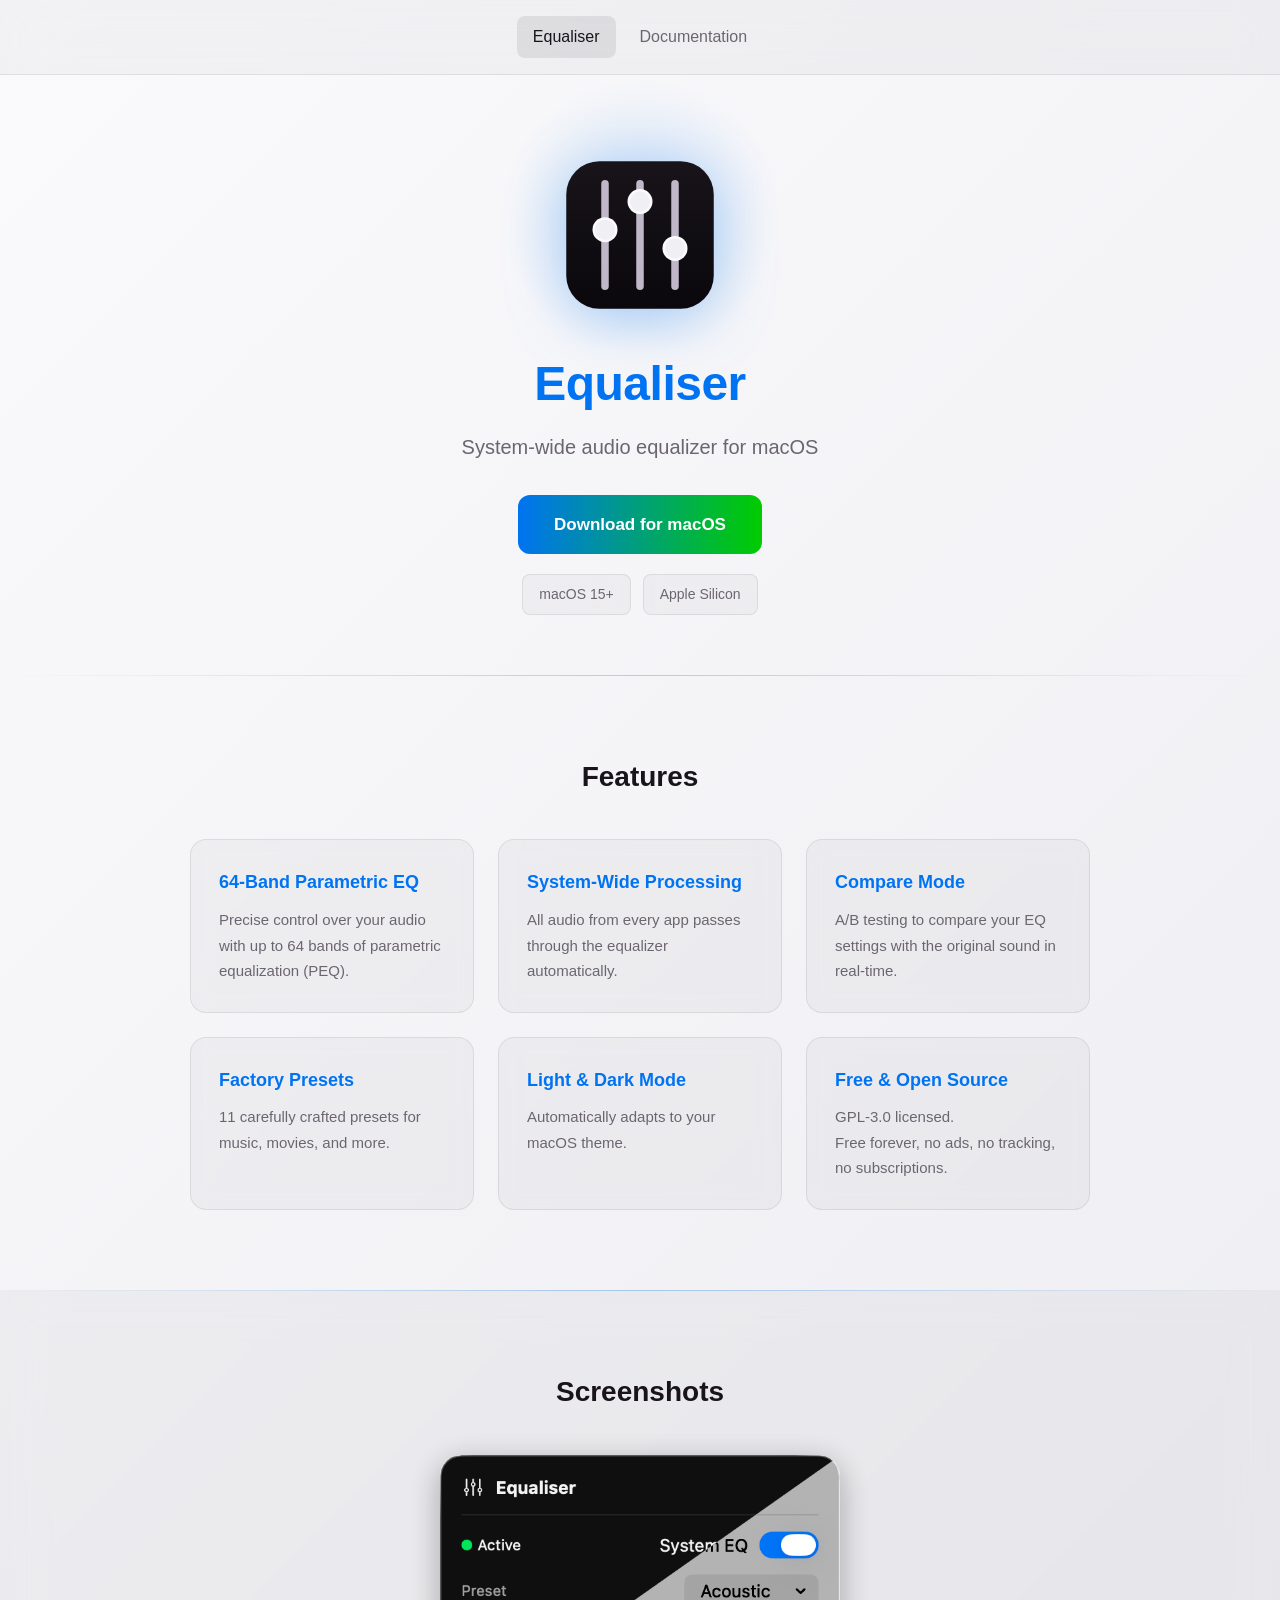
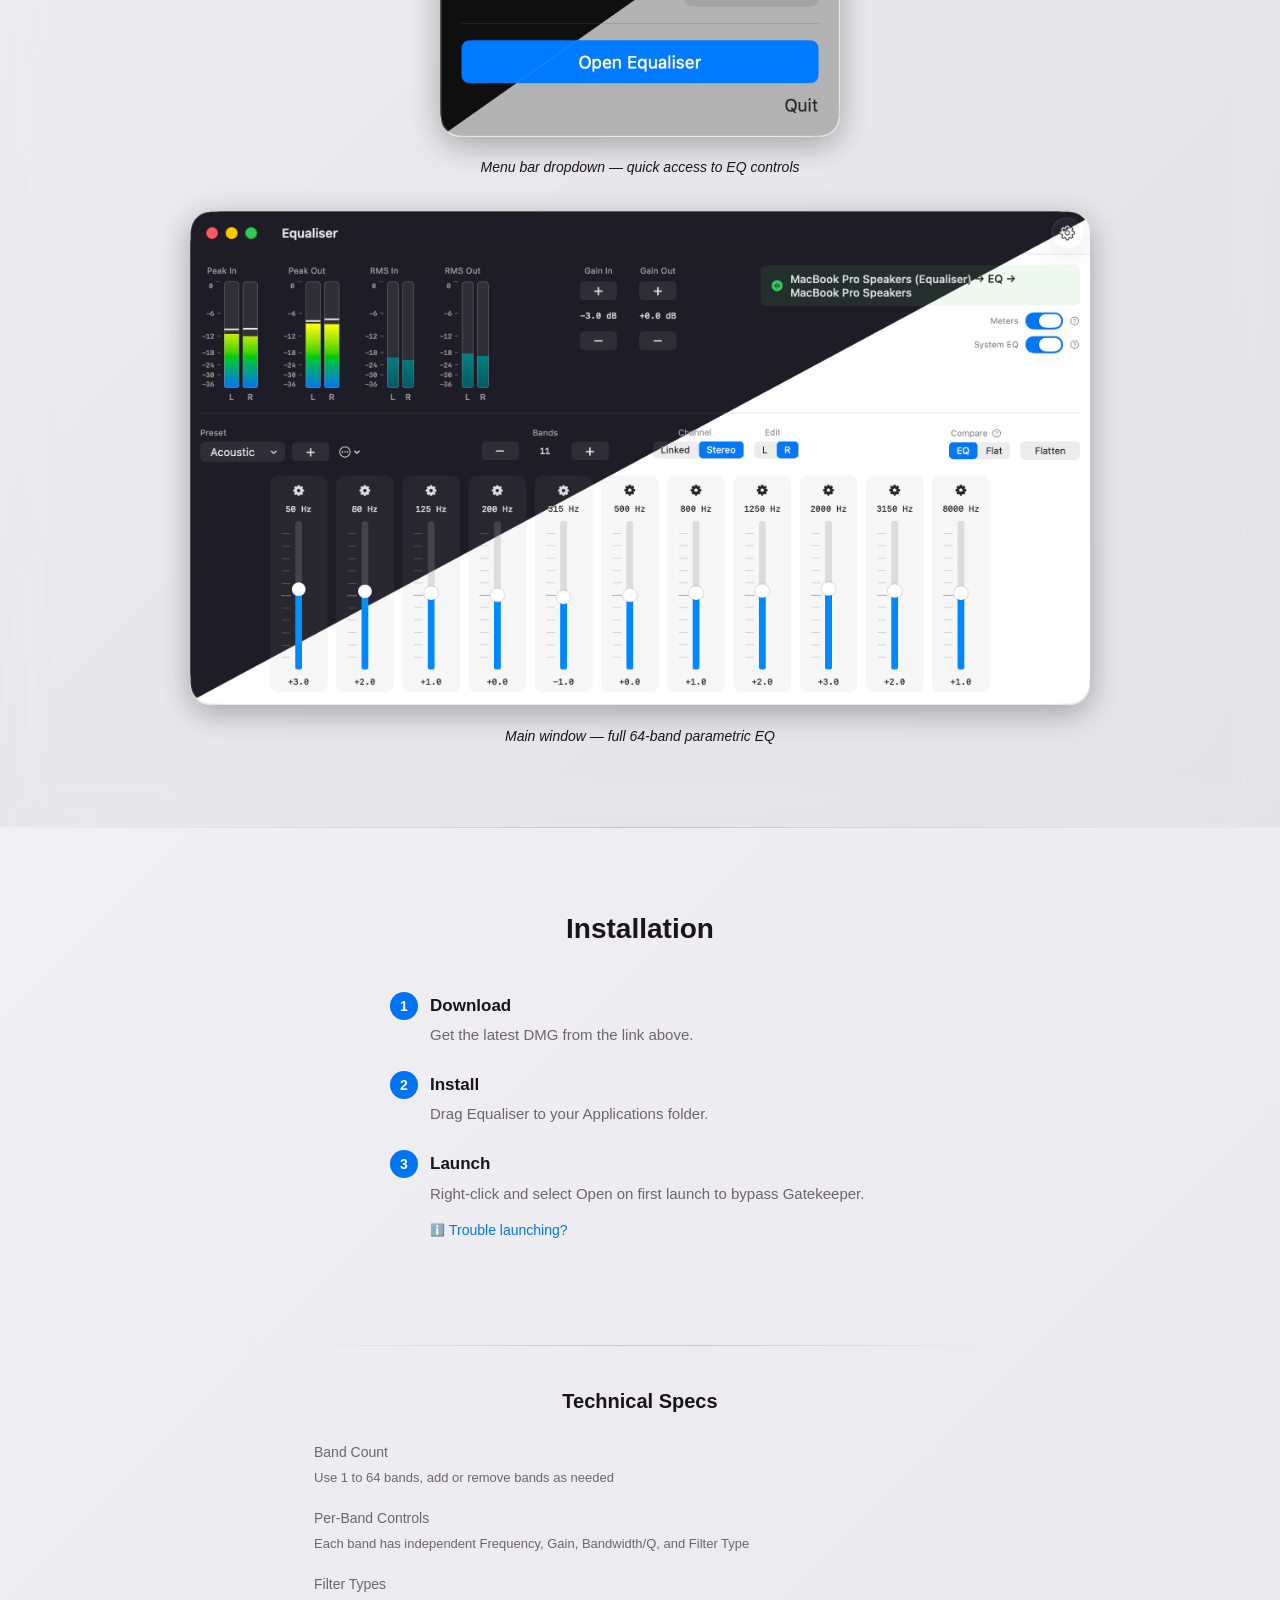
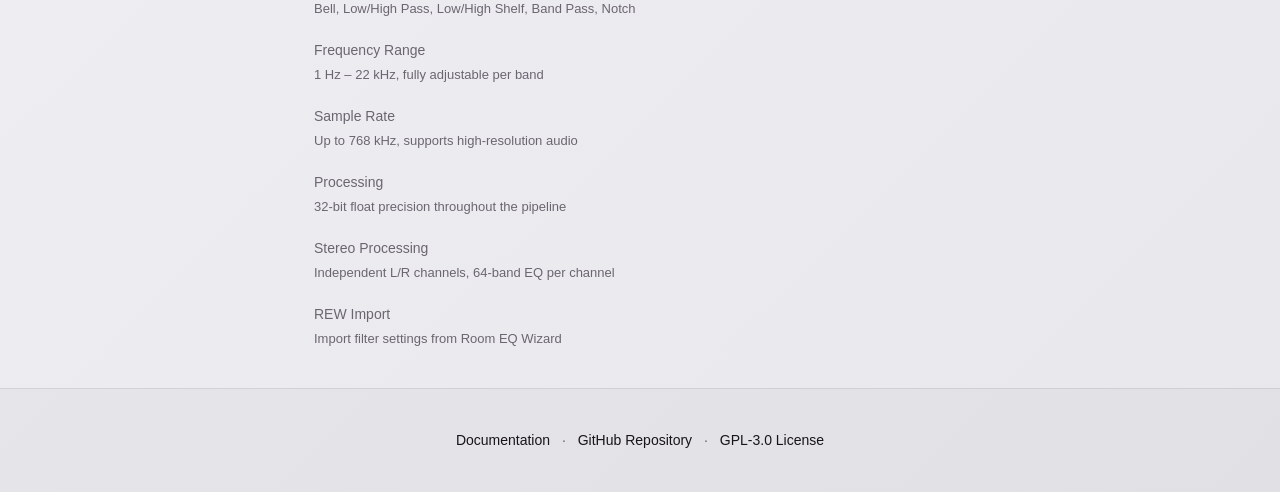
==== commit 9052eb27: "updated tech specs" ====
--- a/index.html
+++ b/index.html
@@ -135,7 +135,7 @@
             <dd>Bell, Low/High Pass, Low/High Shelf, Band Pass, Notch</dd>
 
             <dt>Frequency Range</dt>
-            <dd>20 Hz – 20 kHz, fully adjustable per band</dd>
+            <dd>1 Hz – 22 kHz, fully adjustable per band</dd>
 
             <dt>Sample Rate</dt>
             <dd>Up to 768 kHz, supports high-resolution audio</dd>
